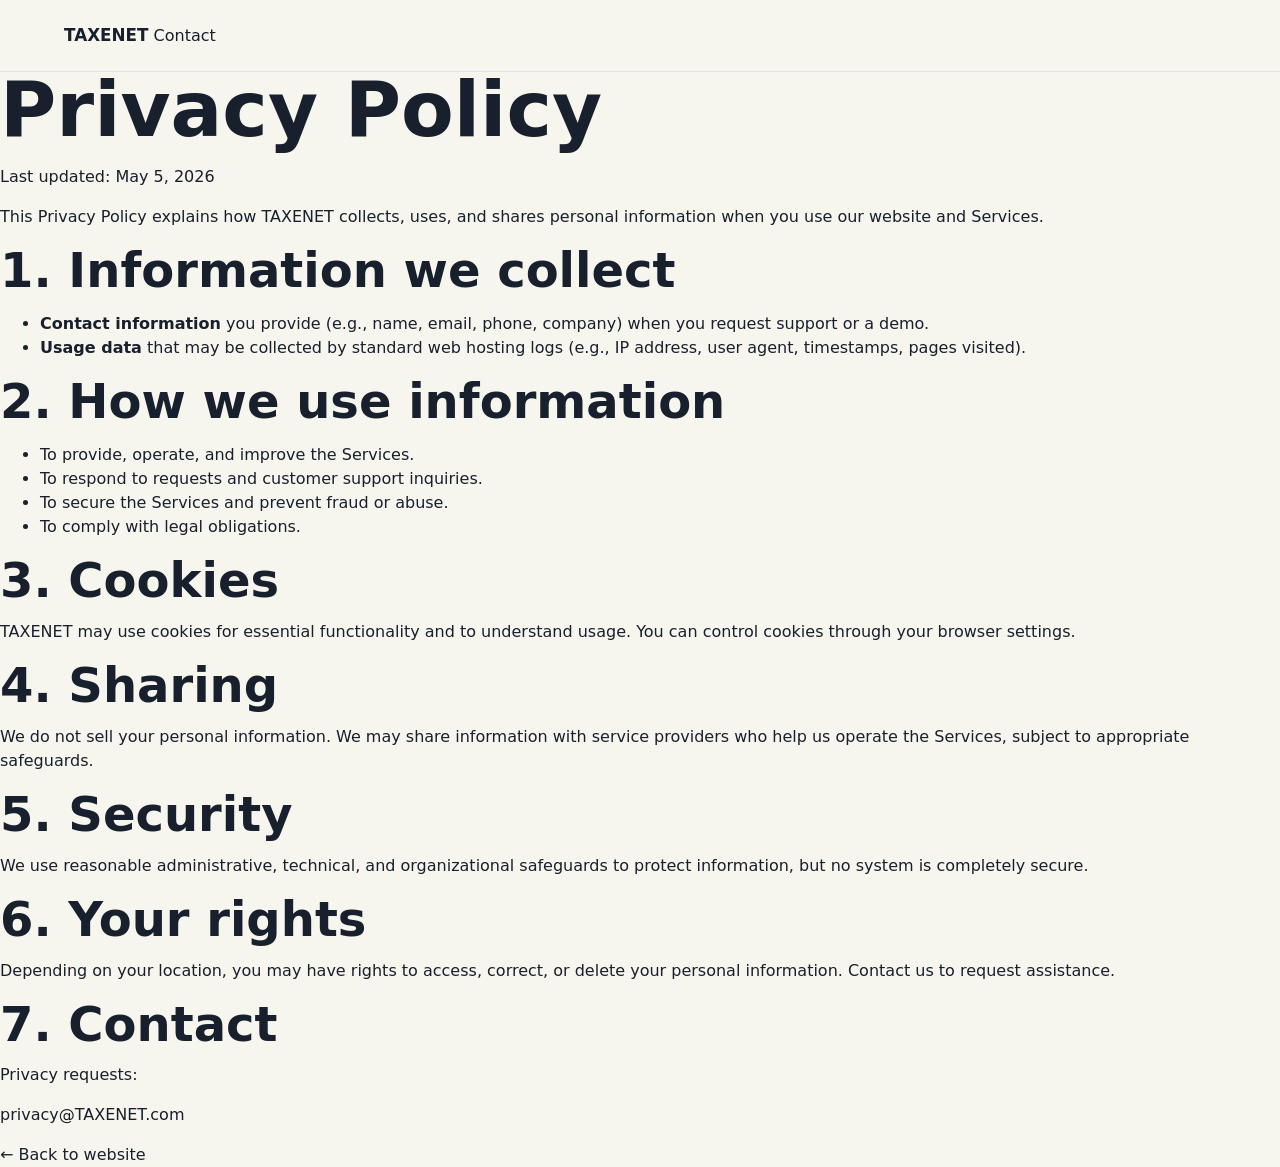
==== privacy.html @ d88ca696 "Update privacy policy branding from TaxMotions to TAXENET" ====
﻿<!doctype html>
<html lang="en">
<head>
  <meta charset="utf-8" />
  <meta name="viewport" content="width=device-width, initial-scale=1" />
  <title>Privacy Policy — TAXENET</title>
  <meta name="description" content="TAXENET Privacy Policy" />
  <link rel="icon" type="image/svg+xml" href="favicon.svg" />
  <link rel="stylesheet" href="styles.css" />
</head>
<body>
  <header class="site-header" id="top">
    <nav class="nav">
      <a class="brand" href="index.html" aria-label="Back to TAXENET">
        <span class="brand-text">TAXENET</span>
      </a>
      <a class="btn btn-ghost" href="index.html#contact">Contact</a>
    </nav>
  </header>

  <main class="legal">
    <div class="container">
      <h1>Privacy Policy</h1>
      <p class="muted">Last updated: May 5, 2026</p>

      <div class="legal-card">
        <p>This Privacy Policy explains how TAXENET collects, uses, and shares personal information when you use our website and Services.</p>

        <h2>1. Information we collect</h2>
        <ul>
          <li><strong>Contact information</strong> you provide (e.g., name, email, phone, company) when you request support or a demo.</li>
          <li><strong>Usage data</strong> that may be collected by standard web hosting logs (e.g., IP address, user agent, timestamps, pages visited).</li>
        </ul>

        <h2>2. How we use information</h2>
        <ul>
          <li>To provide, operate, and improve the Services.</li>
          <li>To respond to requests and customer support inquiries.</li>
          <li>To secure the Services and prevent fraud or abuse.</li>
          <li>To comply with legal obligations.</li>
        </ul>

        <h2>3. Cookies</h2>
        <p>TAXENET may use cookies for essential functionality and to understand usage. You can control cookies through your browser settings.</p>

        <h2>4. Sharing</h2>
        <p>We do not sell your personal information. We may share information with service providers who help us operate the Services, subject to appropriate safeguards.</p>

        <h2>5. Security</h2>
        <p>We use reasonable administrative, technical, and organizational safeguards to protect information, but no system is completely secure.</p>

        <h2>6. Your rights</h2>
        <p>Depending on your location, you may have rights to access, correct, or delete your personal information. Contact us to request assistance.</p>

        <h2>7. Contact</h2>
        <p>Privacy requests: <p>privacy@TAXENET.com </p> </p>
      </div>

      <a class="backlink" href="index.html">← Back to website</a>
    </div>
  </main>

 
</body>
</html>
---- styles.css ----
:root {
  --ink: #18202d;
  --muted: #5c6673;
  --paper: #f6f5ee;
  --panel: #ffffff;
  --line: #dce2e0;
  --forest: #0d5548;
  --green: #15803d;
  --mint: #dff2e7;
  --amber: #c98c16;
  --clay: #bf5b3f;
  --sky: #e5f1f4;
  --shadow: 0 20px 44px rgba(24, 32, 45, 0.12);
  --radius: 8px;
}

* {
  box-sizing: border-box;
}

html {
  scroll-behavior: smooth;
}

body {
  margin: 0;
  background: var(--paper);
  color: var(--ink);
  font-family: Inter, ui-sans-serif, system-ui, -apple-system, BlinkMacSystemFont,
    "Segoe UI", sans-serif;
  line-height: 1.5;
}

img,
svg {
  display: block;
  max-width: 100%;
}

a {
  color: inherit;
  text-decoration: none;
}

button,
input,
select,
textarea {
  font: inherit;
}

button {
  cursor: pointer;
}

.site-header {
  position: sticky;
  top: 0;
  z-index: 20;
  display: flex;
  align-items: center;
  justify-content: space-between;
  gap: 20px;
  min-height: 72px;
  padding: 14px clamp(18px, 5vw, 64px);
  background: rgba(246, 245, 238, 0.94);
  border-bottom: 1px solid rgba(220, 226, 224, 0.9);
  backdrop-filter: blur(14px);
}

.brand {
  display: inline-flex;
  align-items: center;
  gap: 10px;
  min-width: max-content;
  font-size: 1.05rem;
  font-weight: 850;
}

.brand-mark {
  display: grid;
  place-items: center;
  width: 40px;
  height: 40px;
  border-radius: var(--radius);
  color: #fff;
  background: linear-gradient(135deg, var(--forest), var(--amber));
  font-size: 0.72rem;
}

.nav-links {
  display: flex;
  align-items: center;
  justify-content: center;
  gap: clamp(12px, 2vw, 28px);
  color: var(--muted);
  font-size: 0.95rem;
}

.nav-links a {
  padding: 8px 0;
}

.nav-links a:hover {
  color: var(--forest);
}

.header-action,
.primary-button,
.secondary-button {
  display: inline-flex;
  align-items: center;
  justify-content: center;
  min-height: 44px;
  border: 1px solid transparent;
  border-radius: var(--radius);
  padding: 0 18px;
  font-weight: 800;
  white-space: nowrap;
  transition: transform 160ms ease, box-shadow 160ms ease, border-color 160ms ease;
}

.header-action,
.primary-button {
  color: #fff;
  background: var(--forest);
  box-shadow: 0 12px 26px rgba(13, 85, 72, 0.18);
}

.secondary-button {
  color: var(--forest);
  background: #fff;
  border-color: var(--line);
}

.header-action:hover,
.primary-button:hover,
.secondary-button:hover {
  transform: translateY(-1px);
  box-shadow: 0 14px 30px rgba(24, 32, 45, 0.13);
}

.hero-shell {
  display: grid;
  grid-template-columns: minmax(0, 0.9fr) minmax(420px, 1.1fr);
  gap: clamp(24px, 4vw, 52px);
  align-items: center;
  padding: clamp(38px, 7vw, 86px) clamp(18px, 5vw, 64px) 48px;
}

.hero-copy {
  max-width: 650px;
}

.eyebrow {
  margin: 0 0 12px;
  color: var(--clay);
  font-size: 0.78rem;
  font-weight: 900;
  letter-spacing: 0.08em;
  text-transform: uppercase;
}

h1,
h2,
h3,
p {
  margin-top: 0;
}

h1 {
  margin-bottom: 18px;
  font-size: clamp(2.35rem, 7vw, 4.8rem);
  line-height: 0.98;
  letter-spacing: 0;
}

h2 {
  margin-bottom: 14px;
  font-size: clamp(1.85rem, 4vw, 3rem);
  line-height: 1.06;
  letter-spacing: 0;
}

h3 {
  margin-bottom: 8px;
  font-size: 1.07rem;
}

.lead {
  max-width: 60ch;
  color: var(--muted);
  font-size: clamp(1.02rem, 2vw, 1.18rem);
}

.hero-actions {
  display: flex;
  flex-wrap: wrap;
  gap: 12px;
  margin: 26px 0;
}

.proof-strip {
  display: grid;
  grid-template-columns: repeat(3, minmax(0, 1fr));
  gap: 10px;
  max-width: 580px;
}

.proof-strip span {
  min-height: 76px;
  border: 1px solid var(--line);
  border-radius: var(--radius);
  padding: 14px;
  background: rgba(255, 255, 255, 0.7);
  color: var(--muted);
}

.proof-strip strong {
  display: block;
  color: var(--ink);
  font-size: 1.25rem;
}

.tax-card,
.feature-grid article,
.pricing-grid article,
.accountant-panel,
.contact-form,
.faq-list details {
  border: 1px solid var(--line);
  border-radius: var(--radius);
  background: var(--panel);
  box-shadow: var(--shadow);
}

.tax-card {
  overflow: hidden;
}

.card-toolbar {
  display: flex;
  align-items: center;
  justify-content: space-between;
  gap: 12px;
  min-height: 54px;
  padding: 0 18px;
  border-bottom: 1px solid var(--line);
  background: #fbfcf8;
  color: var(--muted);
  font-weight: 800;
}

.status-dot {
  width: 10px;
  height: 10px;
  border-radius: 50%;
  background: #22a95a;
  box-shadow: 0 0 0 4px rgba(34, 169, 90, 0.15);
}

.toolbar-pill {
  margin-left: auto;
  border-radius: 999px;
  padding: 5px 10px;
  color: var(--forest);
  background: var(--mint);
  font-size: 0.78rem;
}

.tax-form {
  display: grid;
  grid-template-columns: repeat(2, minmax(0, 1fr));
  gap: 14px;
  padding: 18px;
}

label {
  display: grid;
  gap: 7px;
  color: var(--ink);
  font-size: 0.86rem;
  font-weight: 800;
}

input,
select,
textarea {
  width: 100%;
  border: 1px solid #cfd8d5;
  border-radius: var(--radius);
  background: #fff;
  color: var(--ink);
  padding: 12px 13px;
  outline: none;
}

textarea {
  min-height: 132px;
  resize: vertical;
}

input:focus,
select:focus,
textarea:focus {
  border-color: var(--green);
  box-shadow: 0 0 0 4px rgba(21, 128, 61, 0.1);
}

.wide-field {
  grid-column: 1 / -1;
}

.estimate-result {
  display: grid;
  gap: 4px;
  margin: 0 18px 18px;
  border-radius: var(--radius);
  padding: 18px;
  color: #fff;
  background: linear-gradient(135deg, var(--forest), #193348);
}

.result-label {
  margin-bottom: 2px;
  color: #dceee6;
  font-size: 0.82rem;
  font-weight: 850;
  letter-spacing: 0.05em;
  text-transform: uppercase;
}

.estimate-result strong {
  font-size: clamp(2rem, 5vw, 3.1rem);
  line-height: 1.02;
}

.estimate-result span {
  color: #e5f1f4;
}

.dashboard-band,
.workflow-section,
.accountant-section,
.security-section,
.contact-section {
  display: grid;
  gap: clamp(24px, 4vw, 52px);
  align-items: center;
  padding: clamp(38px, 6vw, 80px) clamp(18px, 5vw, 64px);
}

.dashboard-band {
  grid-template-columns: minmax(0, 0.76fr) minmax(380px, 1.24fr);
  background: var(--ink);
  color: #fff;
}

.dashboard-band .eyebrow {
  color: #f0b24b;
}

.dashboard-band p:not(.eyebrow) {
  color: #dce4e4;
}

.dashboard-image {
  width: 100%;
  border: 1px solid rgba(255, 255, 255, 0.18);
  border-radius: var(--radius);
  box-shadow: 0 26px 58px rgba(0, 0, 0, 0.28);
}

.features-section,
.pricing-section,
.faq-section {
  padding: clamp(38px, 6vw, 80px) clamp(18px, 5vw, 64px);
}

.section-heading {
  max-width: 760px;
  margin-bottom: 26px;
}

.section-heading p:not(.eyebrow) {
  color: var(--muted);
  font-size: 1.05rem;
}

.feature-grid,
.pricing-grid,
.security-grid {
  display: grid;
  gap: 16px;
}

.feature-grid {
  grid-template-columns: repeat(3, minmax(0, 1fr));
}

.feature-grid article,
.pricing-grid article {
  box-shadow: none;
  padding: 20px;
}

.feature-grid p,
.pricing-grid p {
  color: var(--muted);
}

.feature-icon {
  display: inline-grid;
  place-items: center;
  width: 40px;
  height: 34px;
  margin-bottom: 18px;
  border-radius: var(--radius);
  color: #745114;
  background: #f7e5c4;
  font-size: 0.8rem;
  font-weight: 900;
}

.workflow-section {
  grid-template-columns: minmax(360px, 1fr) minmax(0, 1fr);
  background: #fff;
}

.workflow-image {
  border: 1px solid var(--line);
  border-radius: var(--radius);
  background: #f8fbf7;
}

.workflow-list {
  display: grid;
  gap: 12px;
}

.workflow-list p {
  margin: 0;
  border-left: 4px solid var(--green);
  border-radius: var(--radius);
  padding: 16px;
  background: #eef8f1;
  color: var(--muted);
}

.workflow-list strong {
  color: var(--ink);
}

.accountant-section {
  grid-template-columns: minmax(0, 0.9fr) minmax(360px, 1.1fr);
}

.accountant-copy p {
  color: var(--muted);
}

.check-list {
  display: grid;
  gap: 10px;
  margin: 22px 0 0;
  padding: 0;
  list-style: none;
}

.check-list li {
  position: relative;
  padding-left: 28px;
  color: var(--ink);
  font-weight: 720;
}

.check-list li::before {
  position: absolute;
  left: 0;
  top: 0.2em;
  display: grid;
  place-items: center;
  width: 18px;
  height: 18px;
  border-radius: 50%;
  color: #fff;
  background: var(--green);
  content: "✓";
  font-size: 0.72rem;
}

.accountant-panel {
  display: grid;
  gap: 12px;
  padding: 18px;
}

.queue-item {
  display: grid;
  grid-template-columns: auto minmax(0, 1fr) auto;
  gap: 12px;
  align-items: center;
  border: 1px solid var(--line);
  border-radius: var(--radius);
  padding: 14px;
  background: #fbfcf8;
}

.queue-item span {
  display: grid;
  place-items: center;
  width: 44px;
  height: 44px;
  border-radius: var(--radius);
  color: #fff;
  background: var(--forest);
  font-weight: 900;
}

.queue-item p {
  margin: 3px 0 0;
  color: var(--muted);
  font-size: 0.9rem;
}

.queue-item em {
  border-radius: 999px;
  padding: 5px 10px;
  color: #745114;
  background: #f7e5c4;
  font-size: 0.78rem;
  font-style: normal;
  font-weight: 850;
}

.pricing-grid {
  grid-template-columns: repeat(3, minmax(0, 1fr));
}

.pricing-grid article {
  display: grid;
  gap: 14px;
  align-content: start;
}

.pricing-grid .primary-button,
.pricing-grid .secondary-button {
  width: 100%;
}

.featured-plan {
  border-top: 4px solid var(--forest);
}

.price {
  margin: 0;
  color: var(--ink) !important;
  font-size: 2.2rem;
  font-weight: 900;
  line-height: 1;
}

.price span {
  color: var(--muted);
  font-size: 0.92rem;
  font-weight: 700;
}

.security-section {
  grid-template-columns: minmax(0, 0.8fr) minmax(320px, 1.2fr);
  color: #fff;
  background: linear-gradient(135deg, var(--forest), var(--ink));
}

.security-section .eyebrow {
  color: #f0b24b;
}

.security-section p:not(.eyebrow) {
  color: #dce4e4;
}

.security-grid {
  grid-template-columns: repeat(2, minmax(0, 1fr));
}

.security-grid span {
  border: 1px solid rgba(255, 255, 255, 0.18);
  border-radius: var(--radius);
  padding: 18px;
  background: rgba(255, 255, 255, 0.08);
  color: #fff;
  font-weight: 800;
}

.faq-list {
  display: grid;
  gap: 12px;
}

.faq-list details {
  box-shadow: none;
  padding: 18px 20px;
}

.faq-list summary {
  cursor: pointer;
  color: var(--ink);
  font-weight: 850;
}

.faq-list p {
  margin: 12px 0 0;
  color: var(--muted);
}

.contact-section {
  grid-template-columns: minmax(0, 0.72fr) minmax(360px, 1.28fr);
}

.contact-copy p {
  color: var(--muted);
}

.contact-form {
  padding: 18px;
  box-shadow: none;
}

.form-grid {
  display: grid;
  grid-template-columns: repeat(2, minmax(0, 1fr));
  gap: 14px;
}

.form-actions {
  display: flex;
  align-items: center;
  gap: 14px;
  margin-top: 16px;
}

.form-status {
  margin: 0;
  color: var(--forest);
  font-size: 0.9rem;
  font-weight: 800;
}

.site-footer {
  display: flex;
  flex-wrap: wrap;
  justify-content: space-between;
  gap: 12px;
  border-top: 1px solid var(--line);
  padding: 24px clamp(18px, 5vw, 64px);
  color: var(--muted);
  font-size: 0.92rem;
}

@media (max-width: 1080px) {
  .hero-shell,
  .dashboard-band,
  .workflow-section,
  .accountant-section,
  .security-section,
  .contact-section {
    grid-template-columns: 1fr;
  }

  .feature-grid,
  .pricing-grid {
    grid-template-columns: repeat(2, minmax(0, 1fr));
  }
}

@media (max-width: 760px) {
  .site-header {
    align-items: flex-start;
    flex-wrap: wrap;
  }

  .nav-links {
    order: 3;
    width: 100%;
    justify-content: flex-start;
    overflow-x: auto;
    padding-bottom: 3px;
  }

  h1 {
    font-size: clamp(2.2rem, 15vw, 3.3rem);
  }

  .proof-strip,
  .tax-form,
  .feature-grid,
  .pricing-grid,
  .security-grid,
  .form-grid {
    grid-template-columns: 1fr;
  }

  .queue-item {
    grid-template-columns: auto minmax(0, 1fr);
  }

  .queue-item em {
    grid-column: 1 / -1;
    justify-self: start;
  }

  .form-actions {
    align-items: stretch;
    flex-direction: column;
  }

  .form-actions .primary-button {
    width: 100%;
  }
}

@media (max-width: 480px) {
  .header-action {
    width: 100%;
  }

  .hero-actions {
    flex-direction: column;
  }

  .hero-actions > * {
    width: 100%;
  }

  .card-toolbar {
    align-items: flex-start;
    flex-direction: column;
    padding: 14px 16px;
  }
}
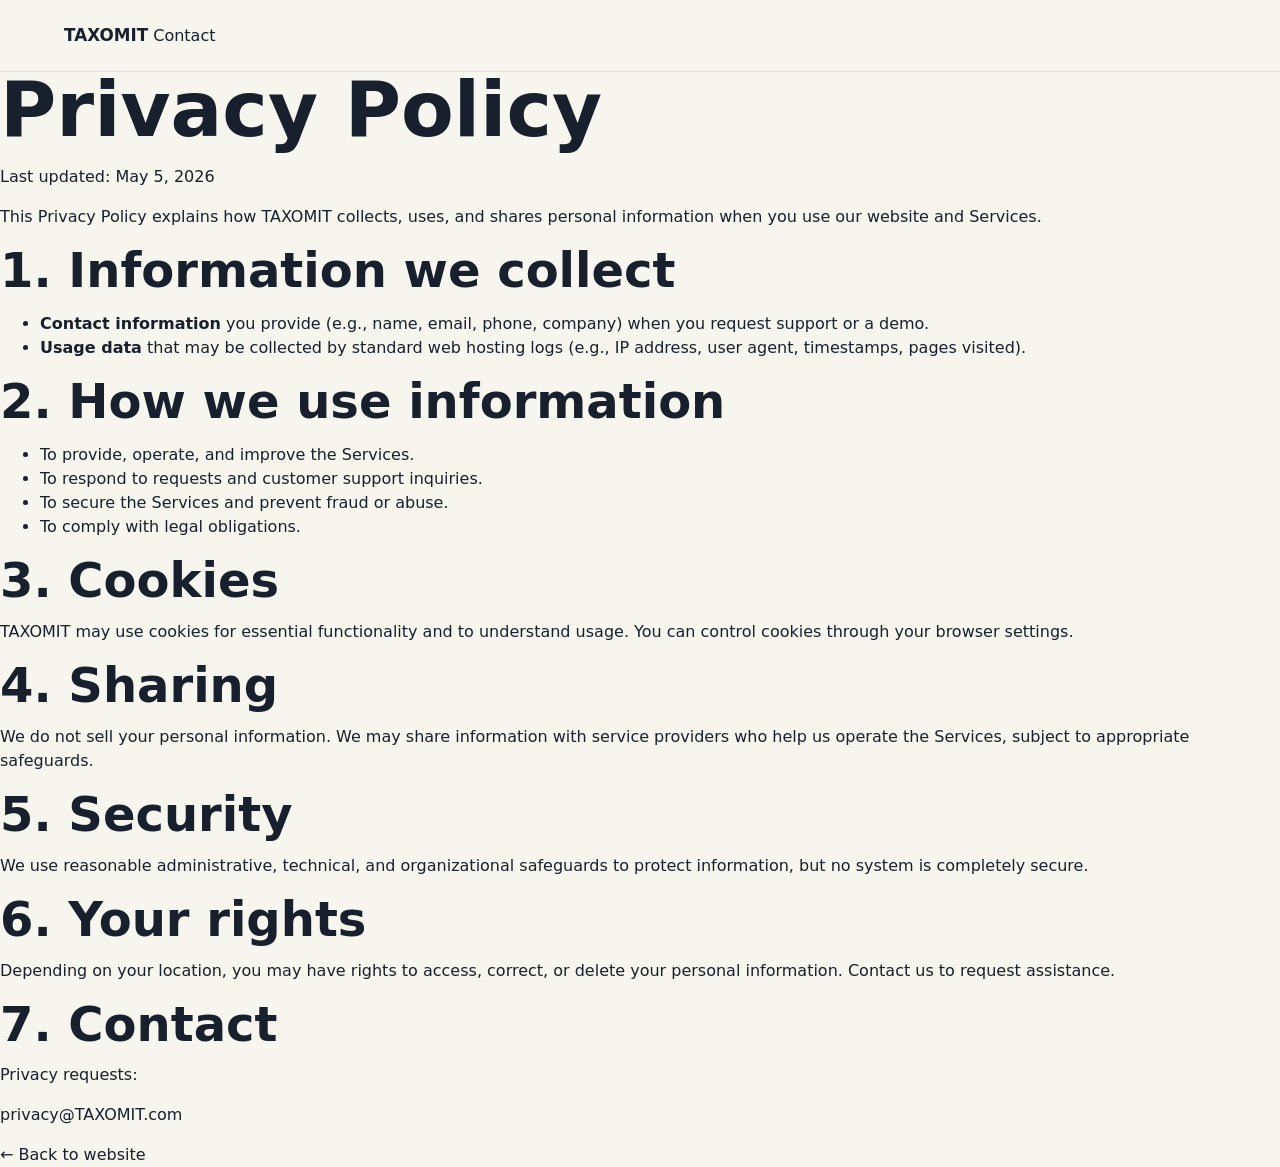
==== commit e3096aba: "Update privacy.html" ====
--- a/privacy.html
+++ b/privacy.html
@@ -3,16 +3,16 @@
 <head>
   <meta charset="utf-8" />
   <meta name="viewport" content="width=device-width, initial-scale=1" />
-  <title>Privacy Policy — TAXENET</title>
-  <meta name="description" content="TAXENET Privacy Policy" />
+  <title>Privacy Policy — TAXOMIT</title>
+  <meta name="description" content="TAXOMIT Privacy Policy" />
   <link rel="icon" type="image/svg+xml" href="favicon.svg" />
   <link rel="stylesheet" href="styles.css" />
 </head>
 <body>
   <header class="site-header" id="top">
     <nav class="nav">
-      <a class="brand" href="index.html" aria-label="Back to TAXENET">
-        <span class="brand-text">TAXENET</span>
+      <a class="brand" href="index.html" aria-label="Back to TAXOMIT">
+        <span class="brand-text">TAXOMIT</span>
       </a>
       <a class="btn btn-ghost" href="index.html#contact">Contact</a>
     </nav>
@@ -24,7 +24,7 @@
       <p class="muted">Last updated: May 5, 2026</p>
 
       <div class="legal-card">
-        <p>This Privacy Policy explains how TAXENET collects, uses, and shares personal information when you use our website and Services.</p>
+        <p>This Privacy Policy explains how TAXOMIT collects, uses, and shares personal information when you use our website and Services.</p>
 
         <h2>1. Information we collect</h2>
         <ul>
@@ -41,7 +41,7 @@
         </ul>
 
         <h2>3. Cookies</h2>
-        <p>TAXENET may use cookies for essential functionality and to understand usage. You can control cookies through your browser settings.</p>
+        <p>TAXOMIT may use cookies for essential functionality and to understand usage. You can control cookies through your browser settings.</p>
 
         <h2>4. Sharing</h2>
         <p>We do not sell your personal information. We may share information with service providers who help us operate the Services, subject to appropriate safeguards.</p>
@@ -53,7 +53,7 @@
         <p>Depending on your location, you may have rights to access, correct, or delete your personal information. Contact us to request assistance.</p>
 
         <h2>7. Contact</h2>
-        <p>Privacy requests: <p>privacy@TAXENET.com </p> </p>
+        <p>Privacy requests: <p>privacy@TAXOMIT.com </p> </p>
       </div>
 
       <a class="backlink" href="index.html">← Back to website</a>
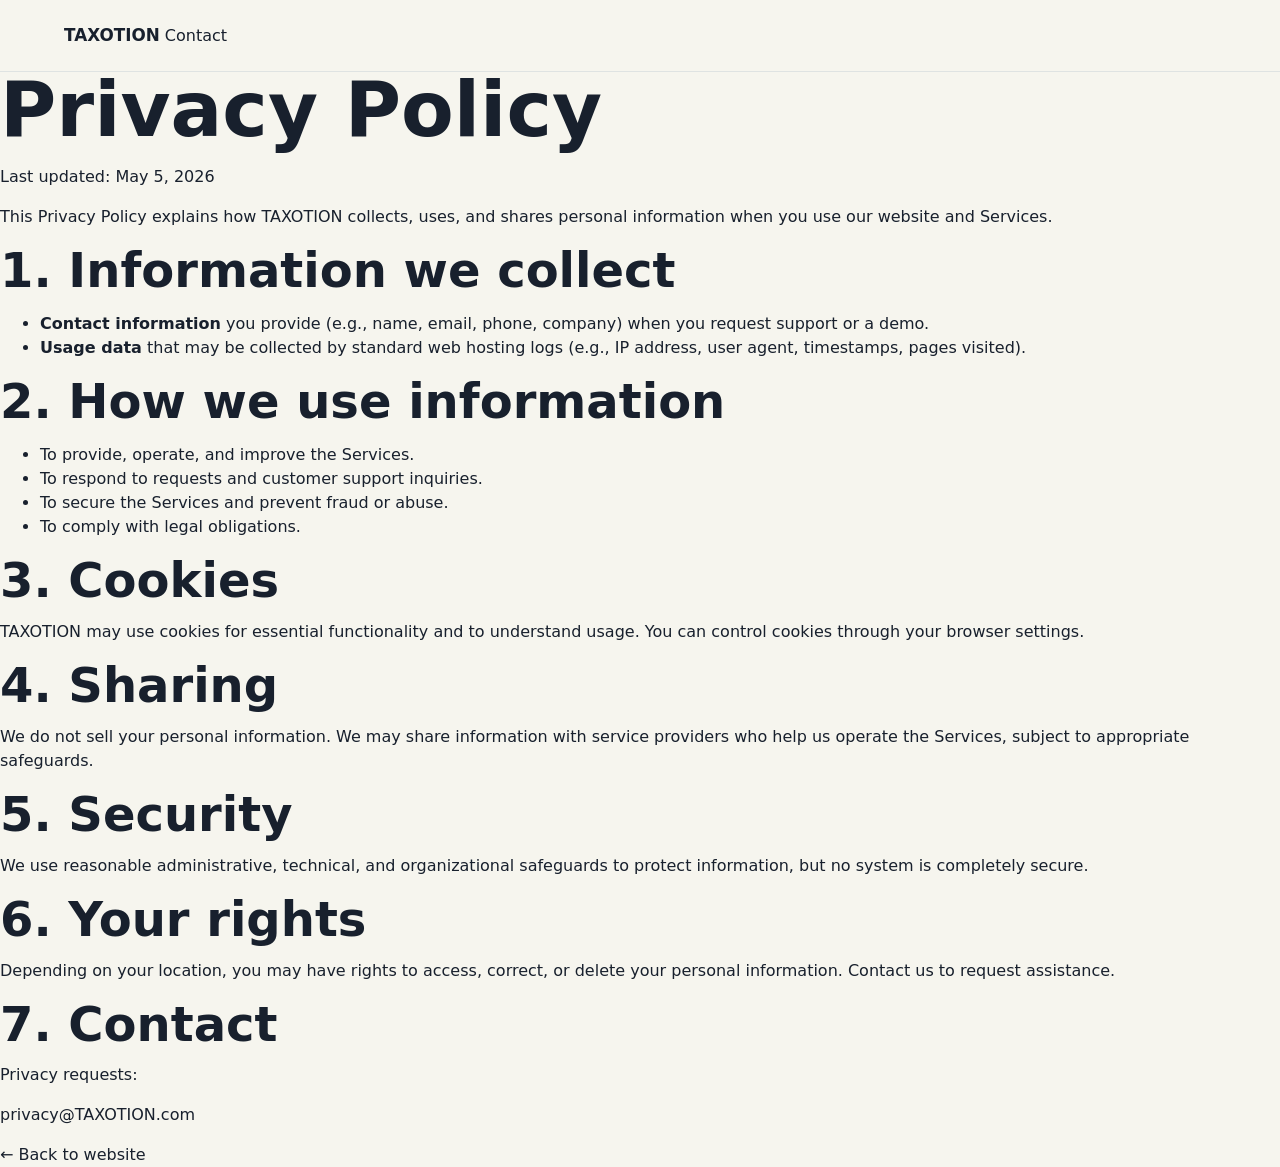
==== commit f00ee66e: "Update privacy policy references from TAXOMIT to TAXOTION" ====
--- a/privacy.html
+++ b/privacy.html
@@ -3,16 +3,16 @@
 <head>
   <meta charset="utf-8" />
   <meta name="viewport" content="width=device-width, initial-scale=1" />
-  <title>Privacy Policy — TAXOMIT</title>
-  <meta name="description" content="TAXOMIT Privacy Policy" />
+  <title>Privacy Policy — TAXOTION</title>
+  <meta name="description" content="TAXOTION Privacy Policy" />
   <link rel="icon" type="image/svg+xml" href="favicon.svg" />
   <link rel="stylesheet" href="styles.css" />
 </head>
 <body>
   <header class="site-header" id="top">
     <nav class="nav">
-      <a class="brand" href="index.html" aria-label="Back to TAXOMIT">
-        <span class="brand-text">TAXOMIT</span>
+      <a class="brand" href="index.html" aria-label="Back to TAXOTION">
+        <span class="brand-text">TAXOTION</span>
       </a>
       <a class="btn btn-ghost" href="index.html#contact">Contact</a>
     </nav>
@@ -24,7 +24,7 @@
       <p class="muted">Last updated: May 5, 2026</p>
 
       <div class="legal-card">
-        <p>This Privacy Policy explains how TAXOMIT collects, uses, and shares personal information when you use our website and Services.</p>
+        <p>This Privacy Policy explains how TAXOTION collects, uses, and shares personal information when you use our website and Services.</p>
 
         <h2>1. Information we collect</h2>
         <ul>
@@ -41,7 +41,7 @@
         </ul>
 
         <h2>3. Cookies</h2>
-        <p>TAXOMIT may use cookies for essential functionality and to understand usage. You can control cookies through your browser settings.</p>
+        <p>TAXOTION may use cookies for essential functionality and to understand usage. You can control cookies through your browser settings.</p>
 
         <h2>4. Sharing</h2>
         <p>We do not sell your personal information. We may share information with service providers who help us operate the Services, subject to appropriate safeguards.</p>
@@ -53,7 +53,7 @@
         <p>Depending on your location, you may have rights to access, correct, or delete your personal information. Contact us to request assistance.</p>
 
         <h2>7. Contact</h2>
-        <p>Privacy requests: <p>privacy@TAXOMIT.com </p> </p>
+        <p>Privacy requests: <p>privacy@TAXOTION.com </p> </p>
       </div>
 
       <a class="backlink" href="index.html">← Back to website</a>
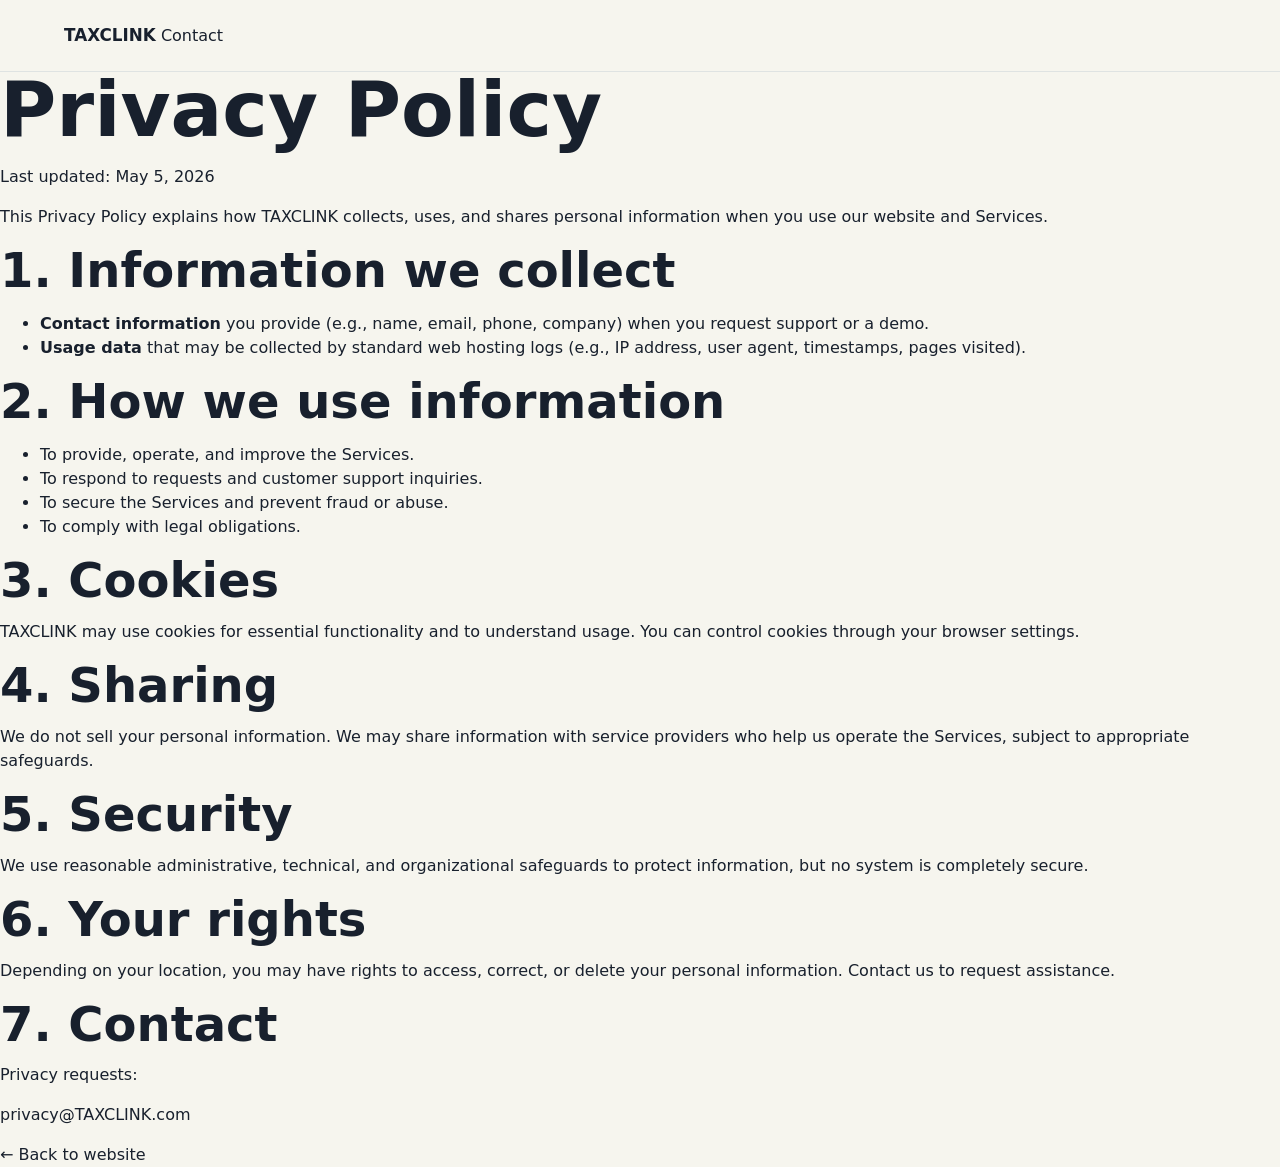
==== commit dc36e7fb: "Update privacy.html" ====
--- a/privacy.html
+++ b/privacy.html
@@ -3,16 +3,16 @@
 <head>
   <meta charset="utf-8" />
   <meta name="viewport" content="width=device-width, initial-scale=1" />
-  <title>Privacy Policy — TAXOTION</title>
-  <meta name="description" content="TAXOTION Privacy Policy" />
+  <title>Privacy Policy — TAXCLINK</title>
+  <meta name="description" content="TAXCLINK Privacy Policy" />
   <link rel="icon" type="image/svg+xml" href="favicon.svg" />
   <link rel="stylesheet" href="styles.css" />
 </head>
 <body>
   <header class="site-header" id="top">
     <nav class="nav">
-      <a class="brand" href="index.html" aria-label="Back to TAXOTION">
-        <span class="brand-text">TAXOTION</span>
+      <a class="brand" href="index.html" aria-label="Back to TAXCLINK">
+        <span class="brand-text">TAXCLINK</span>
       </a>
       <a class="btn btn-ghost" href="index.html#contact">Contact</a>
     </nav>
@@ -24,7 +24,7 @@
       <p class="muted">Last updated: May 5, 2026</p>
 
       <div class="legal-card">
-        <p>This Privacy Policy explains how TAXOTION collects, uses, and shares personal information when you use our website and Services.</p>
+        <p>This Privacy Policy explains how TAXCLINK collects, uses, and shares personal information when you use our website and Services.</p>
 
         <h2>1. Information we collect</h2>
         <ul>
@@ -41,7 +41,7 @@
         </ul>
 
         <h2>3. Cookies</h2>
-        <p>TAXOTION may use cookies for essential functionality and to understand usage. You can control cookies through your browser settings.</p>
+        <p>TAXCLINK may use cookies for essential functionality and to understand usage. You can control cookies through your browser settings.</p>
 
         <h2>4. Sharing</h2>
         <p>We do not sell your personal information. We may share information with service providers who help us operate the Services, subject to appropriate safeguards.</p>
@@ -53,7 +53,7 @@
         <p>Depending on your location, you may have rights to access, correct, or delete your personal information. Contact us to request assistance.</p>
 
         <h2>7. Contact</h2>
-        <p>Privacy requests: <p>privacy@TAXOTION.com </p> </p>
+        <p>Privacy requests: <p>privacy@TAXCLINK.com </p> </p>
       </div>
 
       <a class="backlink" href="index.html">← Back to website</a>
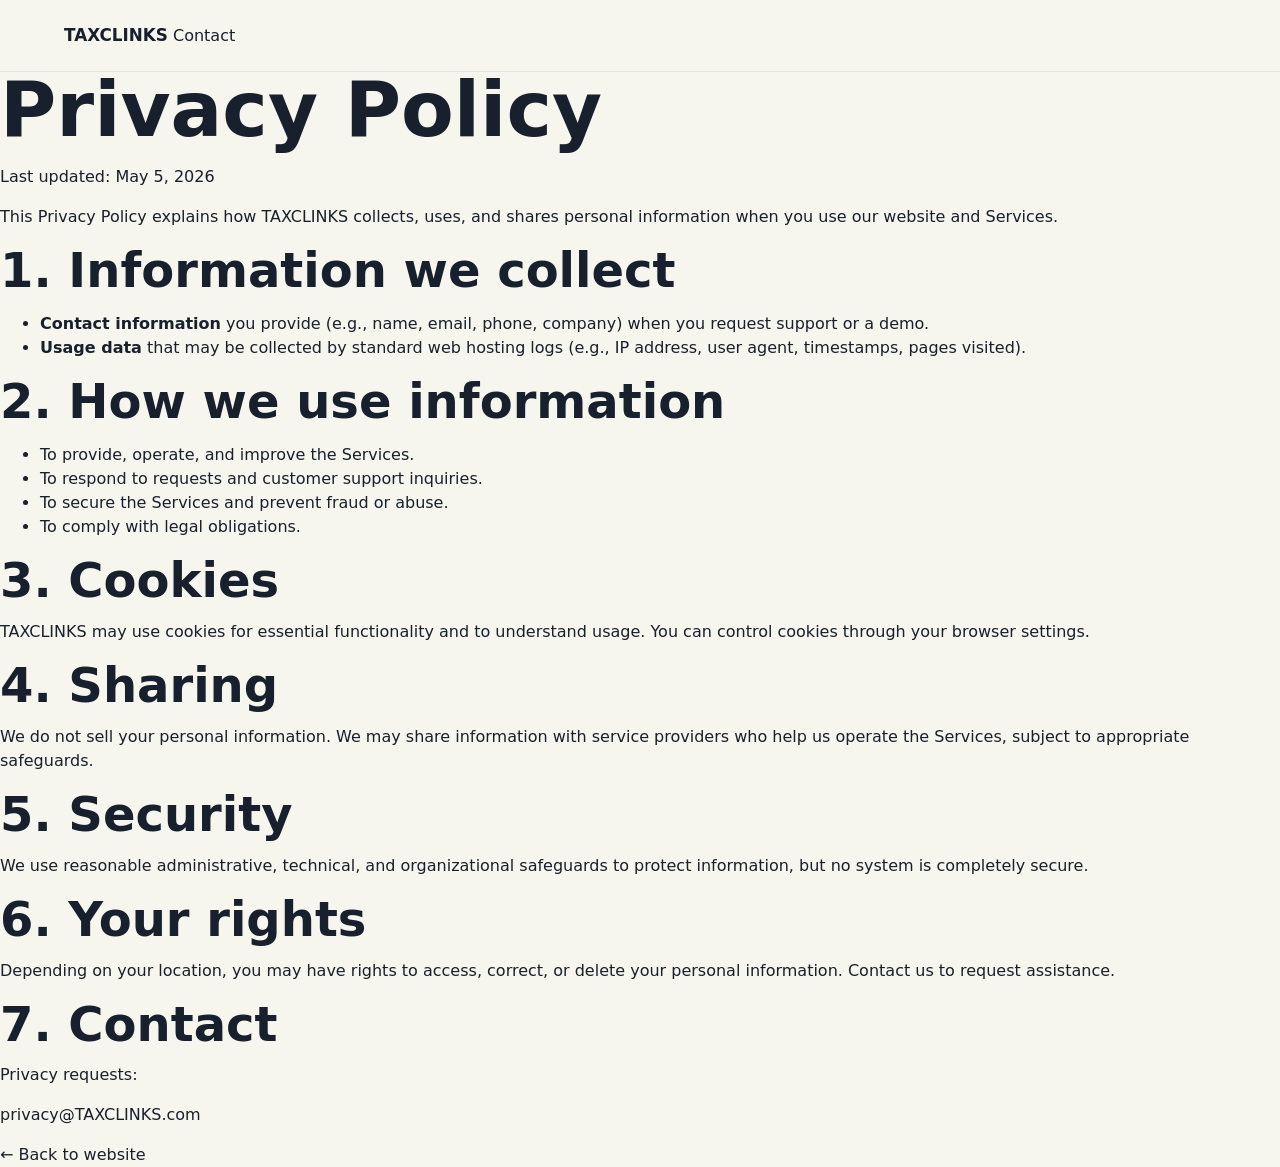
==== commit 85076f66: "Update privacy.html" ====
--- a/privacy.html
+++ b/privacy.html
@@ -3,16 +3,16 @@
 <head>
   <meta charset="utf-8" />
   <meta name="viewport" content="width=device-width, initial-scale=1" />
-  <title>Privacy Policy — TAXCLINK</title>
-  <meta name="description" content="TAXCLINK Privacy Policy" />
+  <title>Privacy Policy — TAXCLINKS</title>
+  <meta name="description" content="TAXCLINKS Privacy Policy" />
   <link rel="icon" type="image/svg+xml" href="favicon.svg" />
   <link rel="stylesheet" href="styles.css" />
 </head>
 <body>
   <header class="site-header" id="top">
     <nav class="nav">
-      <a class="brand" href="index.html" aria-label="Back to TAXCLINK">
-        <span class="brand-text">TAXCLINK</span>
+      <a class="brand" href="index.html" aria-label="Back to TAXCLINKS">
+        <span class="brand-text">TAXCLINKS</span>
       </a>
       <a class="btn btn-ghost" href="index.html#contact">Contact</a>
     </nav>
@@ -24,7 +24,7 @@
       <p class="muted">Last updated: May 5, 2026</p>
 
       <div class="legal-card">
-        <p>This Privacy Policy explains how TAXCLINK collects, uses, and shares personal information when you use our website and Services.</p>
+        <p>This Privacy Policy explains how TAXCLINKS collects, uses, and shares personal information when you use our website and Services.</p>
 
         <h2>1. Information we collect</h2>
         <ul>
@@ -41,7 +41,7 @@
         </ul>
 
         <h2>3. Cookies</h2>
-        <p>TAXCLINK may use cookies for essential functionality and to understand usage. You can control cookies through your browser settings.</p>
+        <p>TAXCLINKS may use cookies for essential functionality and to understand usage. You can control cookies through your browser settings.</p>
 
         <h2>4. Sharing</h2>
         <p>We do not sell your personal information. We may share information with service providers who help us operate the Services, subject to appropriate safeguards.</p>
@@ -53,7 +53,7 @@
         <p>Depending on your location, you may have rights to access, correct, or delete your personal information. Contact us to request assistance.</p>
 
         <h2>7. Contact</h2>
-        <p>Privacy requests: <p>privacy@TAXCLINK.com </p> </p>
+        <p>Privacy requests: <p>privacy@TAXCLINKS.com </p> </p>
       </div>
 
       <a class="backlink" href="index.html">← Back to website</a>
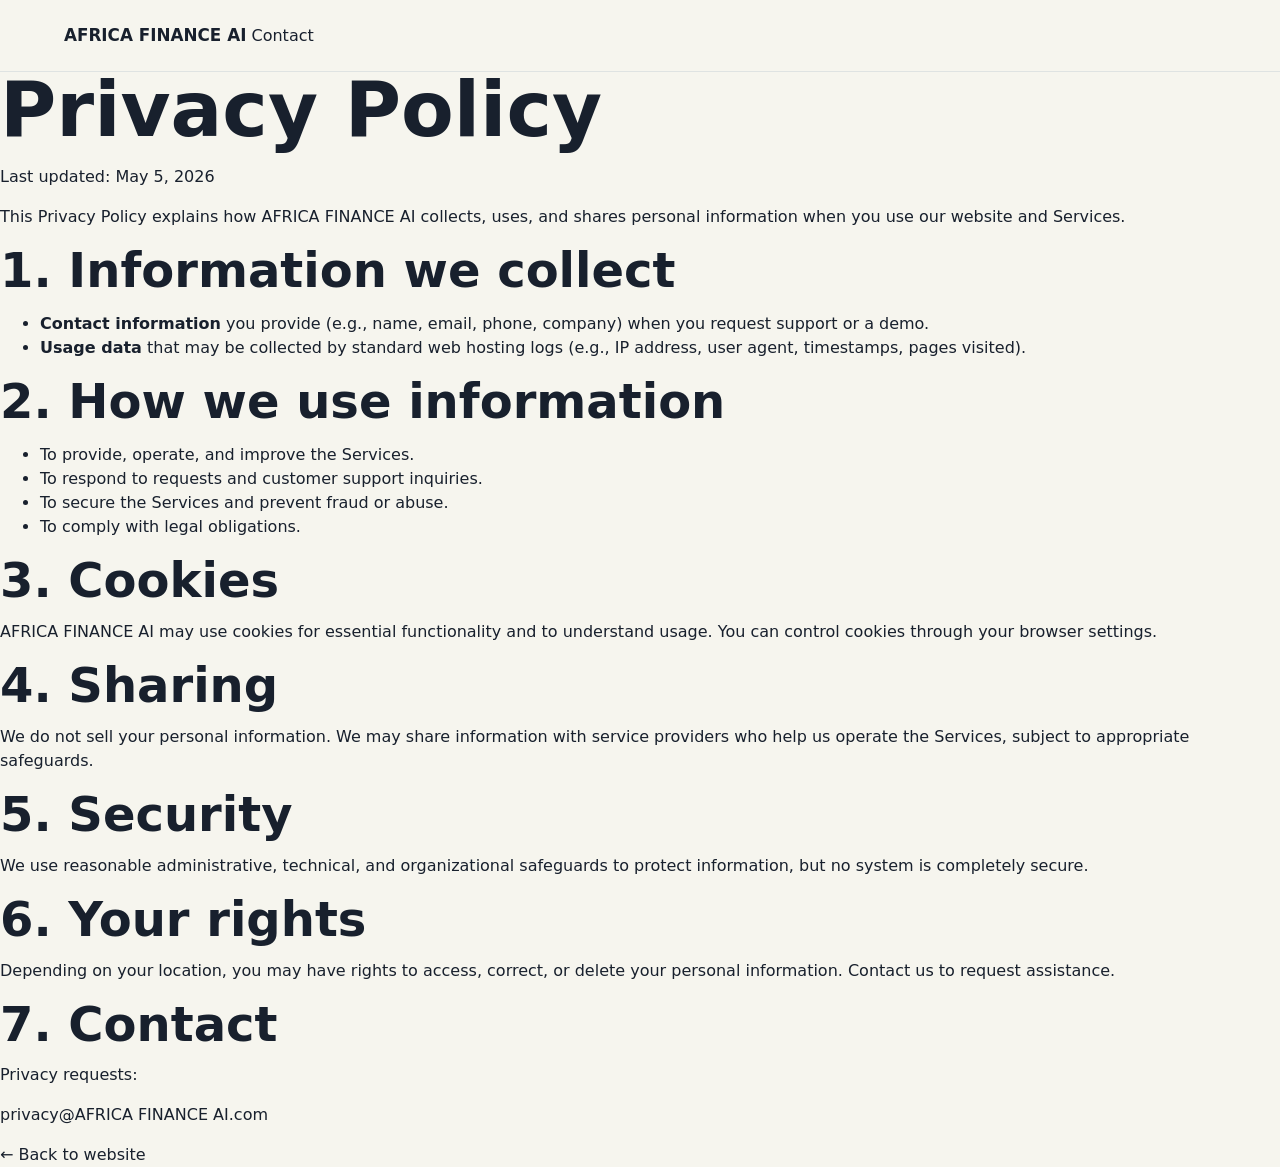
==== commit fa2dec6c: "Update privacy.html" ====
--- a/privacy.html
+++ b/privacy.html
@@ -3,16 +3,16 @@
 <head>
   <meta charset="utf-8" />
   <meta name="viewport" content="width=device-width, initial-scale=1" />
-  <title>Privacy Policy — TAXCLINKS</title>
-  <meta name="description" content="TAXCLINKS Privacy Policy" />
+  <title>Privacy Policy — AFRICA FINANCE AI</title>
+  <meta name="description" content="AFRICA FINANCE AI Privacy Policy" />
   <link rel="icon" type="image/svg+xml" href="favicon.svg" />
   <link rel="stylesheet" href="styles.css" />
 </head>
 <body>
   <header class="site-header" id="top">
     <nav class="nav">
-      <a class="brand" href="index.html" aria-label="Back to TAXCLINKS">
-        <span class="brand-text">TAXCLINKS</span>
+      <a class="brand" href="index.html" aria-label="Back to AFRICA FINANCE AI">
+        <span class="brand-text">AFRICA FINANCE AI</span>
       </a>
       <a class="btn btn-ghost" href="index.html#contact">Contact</a>
     </nav>
@@ -24,7 +24,7 @@
       <p class="muted">Last updated: May 5, 2026</p>
 
       <div class="legal-card">
-        <p>This Privacy Policy explains how TAXCLINKS collects, uses, and shares personal information when you use our website and Services.</p>
+        <p>This Privacy Policy explains how AFRICA FINANCE AI collects, uses, and shares personal information when you use our website and Services.</p>
 
         <h2>1. Information we collect</h2>
         <ul>
@@ -41,7 +41,7 @@
         </ul>
 
         <h2>3. Cookies</h2>
-        <p>TAXCLINKS may use cookies for essential functionality and to understand usage. You can control cookies through your browser settings.</p>
+        <p>AFRICA FINANCE AI may use cookies for essential functionality and to understand usage. You can control cookies through your browser settings.</p>
 
         <h2>4. Sharing</h2>
         <p>We do not sell your personal information. We may share information with service providers who help us operate the Services, subject to appropriate safeguards.</p>
@@ -53,7 +53,7 @@
         <p>Depending on your location, you may have rights to access, correct, or delete your personal information. Contact us to request assistance.</p>
 
         <h2>7. Contact</h2>
-        <p>Privacy requests: <p>privacy@TAXCLINKS.com </p> </p>
+        <p>Privacy requests: <p>privacy@AFRICA FINANCE AI.com </p> </p>
       </div>
 
       <a class="backlink" href="index.html">← Back to website</a>
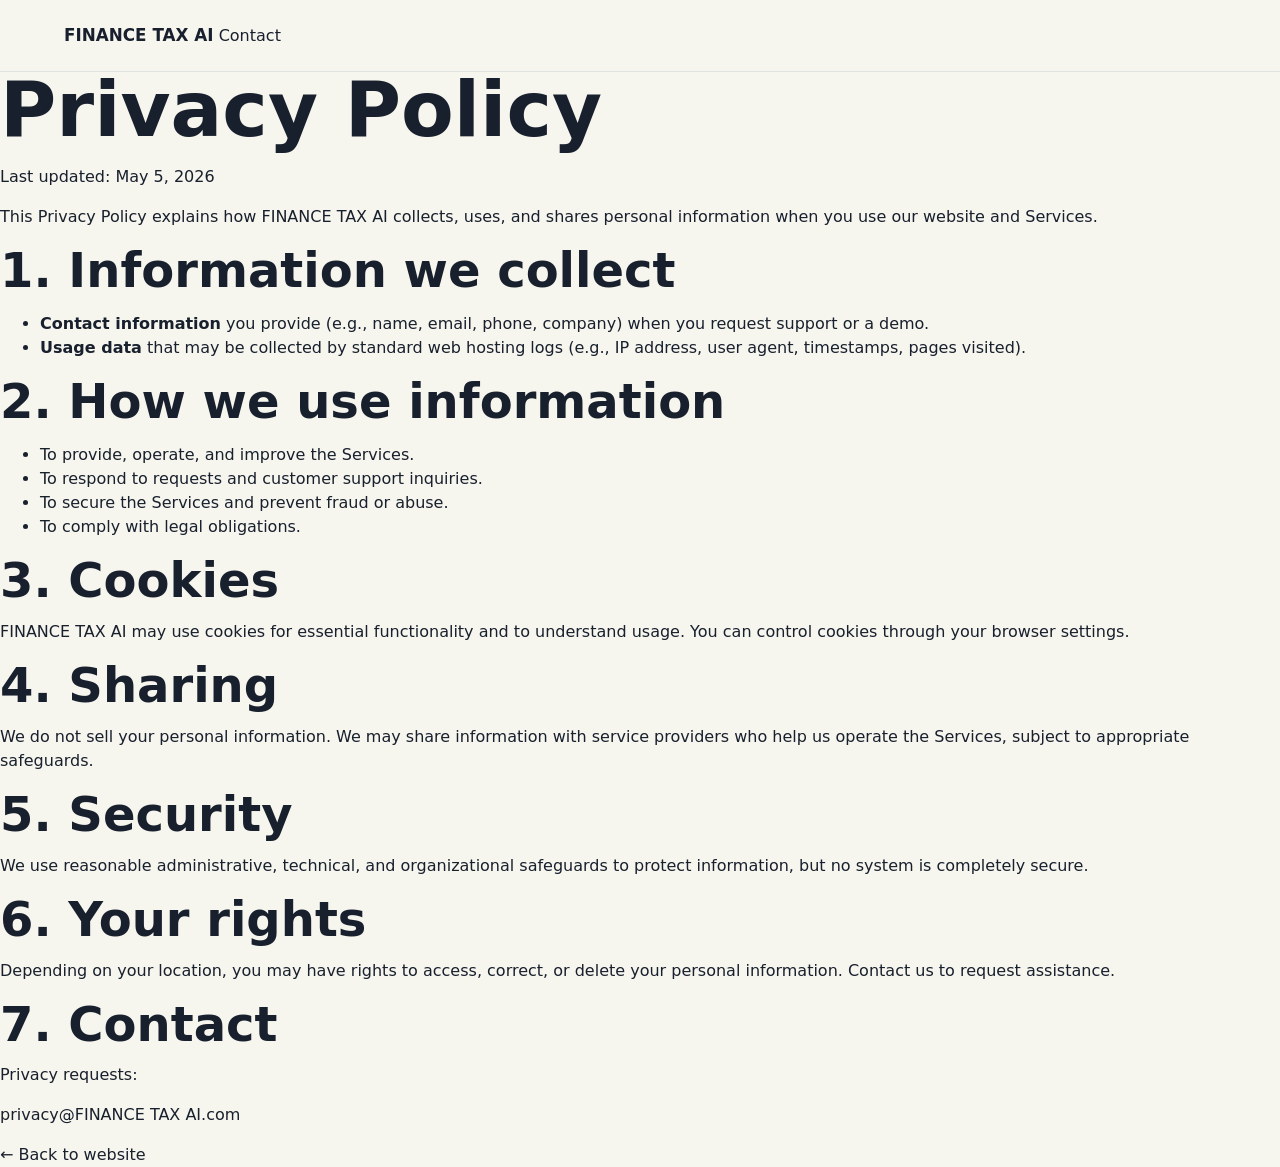
==== commit 2599e3cf: "Update privacy.html" ====
--- a/privacy.html
+++ b/privacy.html
@@ -3,16 +3,16 @@
 <head>
   <meta charset="utf-8" />
   <meta name="viewport" content="width=device-width, initial-scale=1" />
-  <title>Privacy Policy — AFRICA FINANCE AI</title>
-  <meta name="description" content="AFRICA FINANCE AI Privacy Policy" />
+  <title>Privacy Policy — FINANCE TAX AI</title>
+  <meta name="description" content="FINANCE TAX AI Privacy Policy" />
   <link rel="icon" type="image/svg+xml" href="favicon.svg" />
   <link rel="stylesheet" href="styles.css" />
 </head>
 <body>
   <header class="site-header" id="top">
     <nav class="nav">
-      <a class="brand" href="index.html" aria-label="Back to AFRICA FINANCE AI">
-        <span class="brand-text">AFRICA FINANCE AI</span>
+      <a class="brand" href="index.html" aria-label="Back to FINANCE TAX AI">
+        <span class="brand-text">FINANCE TAX AI</span>
       </a>
       <a class="btn btn-ghost" href="index.html#contact">Contact</a>
     </nav>
@@ -24,7 +24,7 @@
       <p class="muted">Last updated: May 5, 2026</p>
 
       <div class="legal-card">
-        <p>This Privacy Policy explains how AFRICA FINANCE AI collects, uses, and shares personal information when you use our website and Services.</p>
+        <p>This Privacy Policy explains how FINANCE TAX AI collects, uses, and shares personal information when you use our website and Services.</p>
 
         <h2>1. Information we collect</h2>
         <ul>
@@ -41,7 +41,7 @@
         </ul>
 
         <h2>3. Cookies</h2>
-        <p>AFRICA FINANCE AI may use cookies for essential functionality and to understand usage. You can control cookies through your browser settings.</p>
+        <p>FINANCE TAX AI may use cookies for essential functionality and to understand usage. You can control cookies through your browser settings.</p>
 
         <h2>4. Sharing</h2>
         <p>We do not sell your personal information. We may share information with service providers who help us operate the Services, subject to appropriate safeguards.</p>
@@ -53,7 +53,7 @@
         <p>Depending on your location, you may have rights to access, correct, or delete your personal information. Contact us to request assistance.</p>
 
         <h2>7. Contact</h2>
-        <p>Privacy requests: <p>privacy@AFRICA FINANCE AI.com </p> </p>
+        <p>Privacy requests: <p>privacy@FINANCE TAX AI.com </p> </p>
       </div>
 
       <a class="backlink" href="index.html">← Back to website</a>
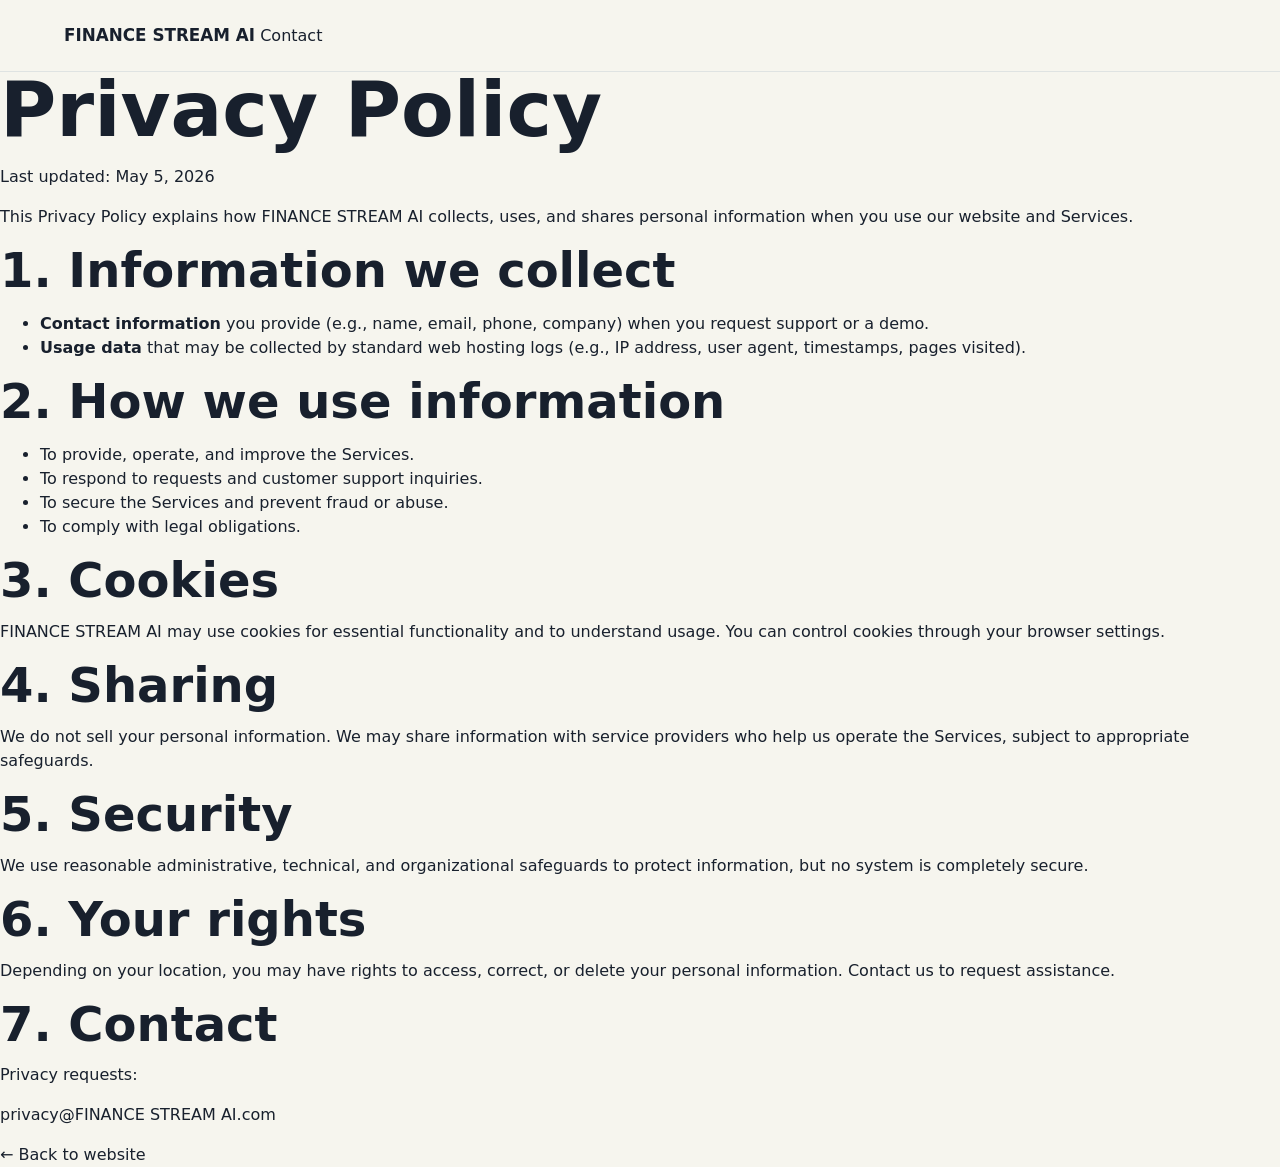
==== commit d01d0689: "Update privacy policy references from TAX to STREAM" ====
--- a/privacy.html
+++ b/privacy.html
@@ -3,16 +3,16 @@
 <head>
   <meta charset="utf-8" />
   <meta name="viewport" content="width=device-width, initial-scale=1" />
-  <title>Privacy Policy — FINANCE TAX AI</title>
-  <meta name="description" content="FINANCE TAX AI Privacy Policy" />
+  <title>Privacy Policy — FINANCE STREAM AI</title>
+  <meta name="description" content="FINANCE STREAM AI Privacy Policy" />
   <link rel="icon" type="image/svg+xml" href="favicon.svg" />
   <link rel="stylesheet" href="styles.css" />
 </head>
 <body>
   <header class="site-header" id="top">
     <nav class="nav">
-      <a class="brand" href="index.html" aria-label="Back to FINANCE TAX AI">
-        <span class="brand-text">FINANCE TAX AI</span>
+      <a class="brand" href="index.html" aria-label="Back to FINANCE STREAM AI">
+        <span class="brand-text">FINANCE STREAM AI</span>
       </a>
       <a class="btn btn-ghost" href="index.html#contact">Contact</a>
     </nav>
@@ -24,7 +24,7 @@
       <p class="muted">Last updated: May 5, 2026</p>
 
       <div class="legal-card">
-        <p>This Privacy Policy explains how FINANCE TAX AI collects, uses, and shares personal information when you use our website and Services.</p>
+        <p>This Privacy Policy explains how FINANCE STREAM AI collects, uses, and shares personal information when you use our website and Services.</p>
 
         <h2>1. Information we collect</h2>
         <ul>
@@ -41,7 +41,7 @@
         </ul>
 
         <h2>3. Cookies</h2>
-        <p>FINANCE TAX AI may use cookies for essential functionality and to understand usage. You can control cookies through your browser settings.</p>
+        <p>FINANCE STREAM AI may use cookies for essential functionality and to understand usage. You can control cookies through your browser settings.</p>
 
         <h2>4. Sharing</h2>
         <p>We do not sell your personal information. We may share information with service providers who help us operate the Services, subject to appropriate safeguards.</p>
@@ -53,7 +53,7 @@
         <p>Depending on your location, you may have rights to access, correct, or delete your personal information. Contact us to request assistance.</p>
 
         <h2>7. Contact</h2>
-        <p>Privacy requests: <p>privacy@FINANCE TAX AI.com </p> </p>
+        <p>Privacy requests: <p>privacy@FINANCE STREAM AI.com </p> </p>
       </div>
 
       <a class="backlink" href="index.html">← Back to website</a>
